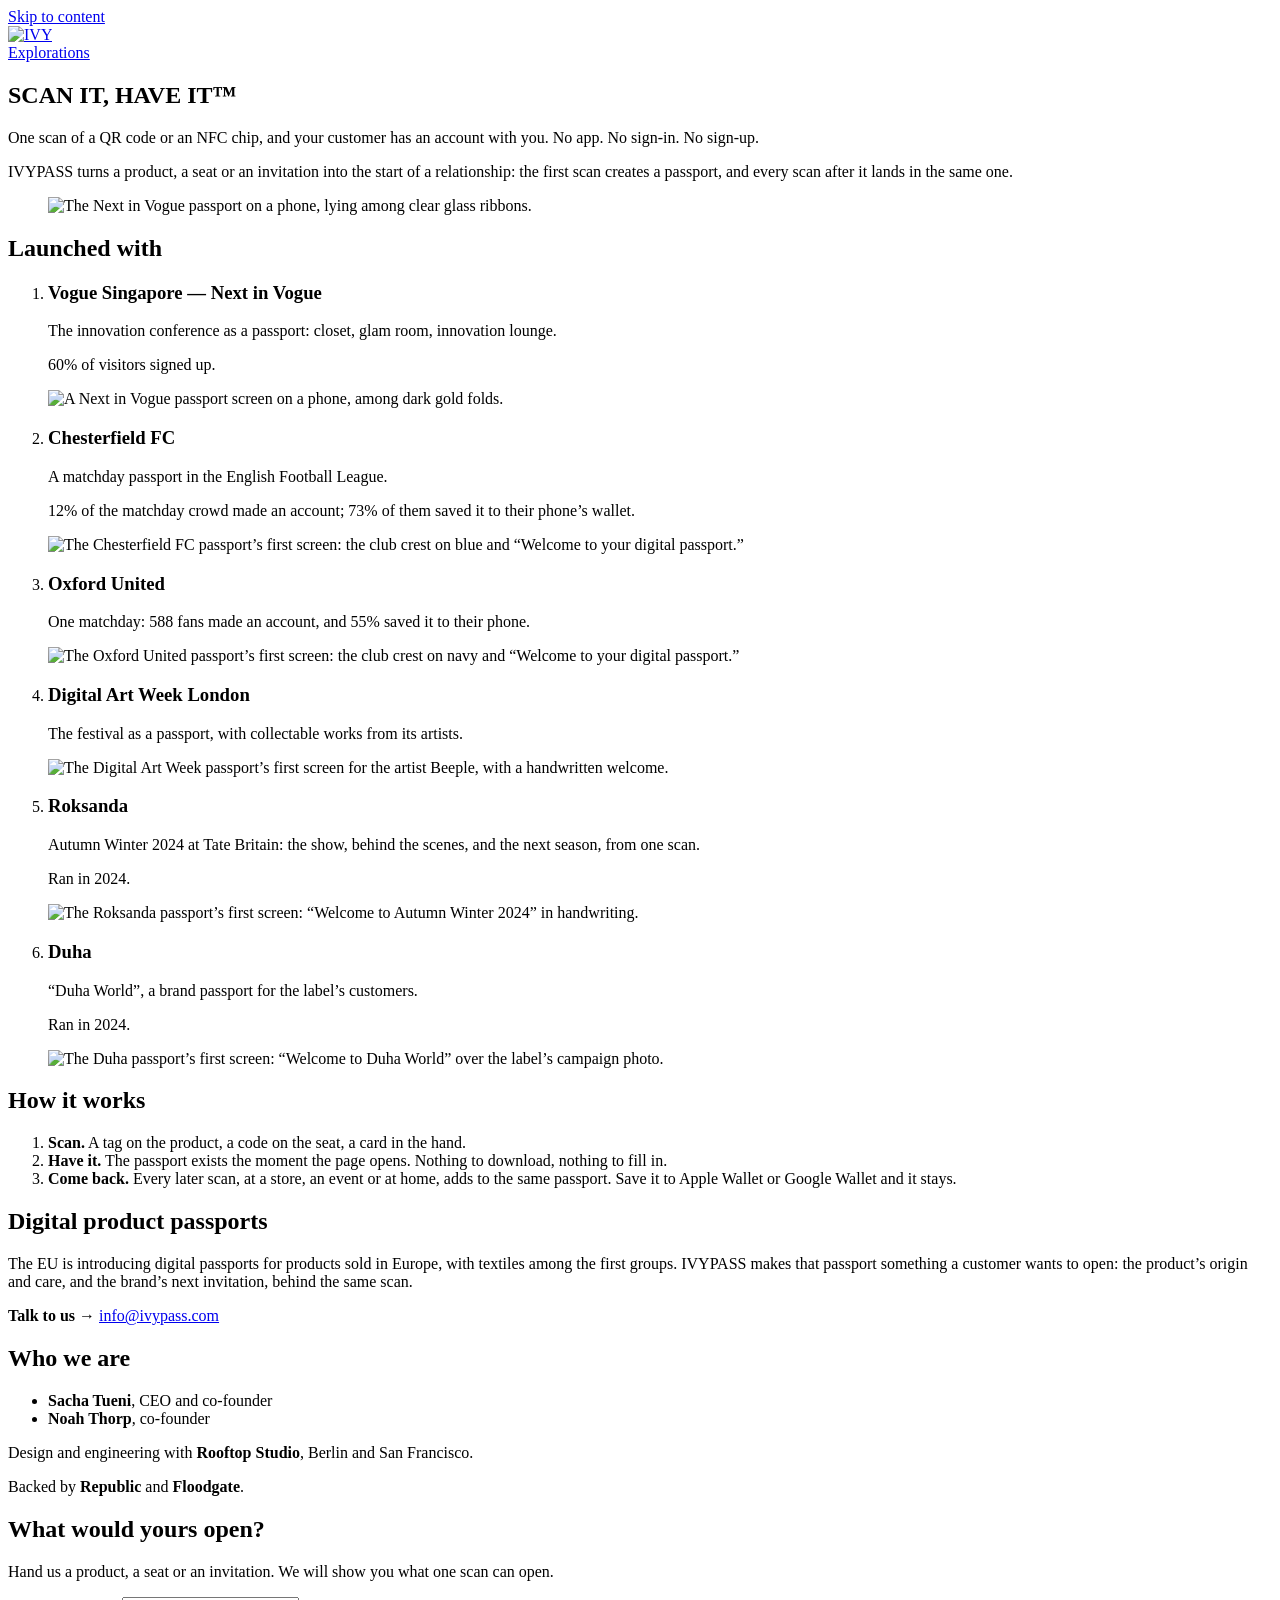
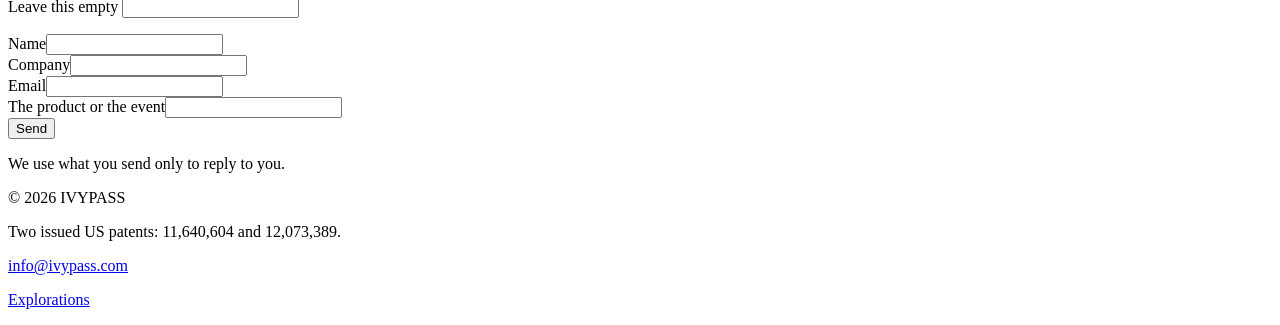
==== site/index.html @ b5bddd4a "ivypass.com: the front page and Explorations X-Seat: drift Co-Authored-By: Claude Fable 5.2 <noreply" ====
<!doctype html>
<html lang="en">
<head>
<meta charset="utf-8">
<meta name="viewport" content="width=device-width, initial-scale=1">
<title>IVYPASS — Scan it, have it</title>
<meta name="description" content="One scan of a QR code or an NFC chip, and your customer has an account with you. No app. No sign-in. No sign-up.">
<meta property="og:type" content="website">
<meta property="og:site_name" content="IVYPASS">
<meta property="og:title" content="IVYPASS — Scan it, have it">
<meta property="og:description" content="One scan of a QR code or an NFC chip, and your customer has an account with you. No app. No sign-in. No sign-up.">
<meta property="og:url" content="https://ivypass.com/">
<meta property="og:image" content="https://ivypass.com/assets/hero-next-in-vogue.jpg">
<meta property="og:image:width" content="1400">
<meta property="og:image:height" content="801">
<meta property="og:image:alt" content="The Next in Vogue passport on a phone, among glass ribbons.">
<meta name="twitter:card" content="summary_large_image">
<link rel="icon" href="/assets/ivy-logo.webp" type="image/webp">
<link rel="stylesheet" href="/assets/site.css">
<script src="/assets/site.js" defer></script>
</head>
<body>
<a class="skip" href="#main">Skip to content</a>

<header class="site-head">
  <div class="wrap">
    <a class="logo" href="/" aria-label="IVYPASS, home"><img src="/assets/ivy-logo.webp" width="198" height="184" alt="IVY"></a>
    <nav aria-label="Main"><a href="/explorations/">Explorations</a></nav>
  </div>
</header>

<main id="main">

  <section class="hero">
    <div class="wrap">
      <h1><span class="line">SCAN IT,</span> <span class="line">HAVE IT<span class="tm">™</span></span></h1>
      <p class="lead">One scan of a QR code or an NFC chip, and your customer has an account with you. No app. No sign-in. No sign-up.</p>
      <p class="second">IVYPASS turns a product, a seat or an invitation into the start of a relationship: the first scan creates a passport, and every scan after it lands in the same one.</p>
    </div>
    <figure class="hero-image">
      <img src="/assets/hero-next-in-vogue.jpg" width="1400" height="801" alt="The Next in Vogue passport on a phone, lying among clear glass ribbons.">
    </figure>
  </section>

  <section class="section" aria-labelledby="launched">
    <div class="wrap">
      <h2 id="launched">Launched with</h2>
      <ol class="launches">

        <li class="launch wide">
          <div class="text">
            <h3>Vogue Singapore — Next in Vogue</h3>
            <p class="line">The innovation conference as a passport: closet, glam room, innovation lounge.</p>
            <p class="figure">60% of visitors signed up.</p>
          </div>
          <div class="media render">
            <img src="/assets/next-in-vogue-lounge.jpg" width="1400" height="801" loading="lazy" alt="A Next in Vogue passport screen on a phone, among dark gold folds.">
          </div>
        </li>

        <li class="launch">
          <div class="text">
            <h3>Chesterfield FC</h3>
            <p class="line">A matchday passport in the English Football League.</p>
            <p class="figure">12% of the matchday crowd made an account; 73% of them saved it to their phone’s wallet.</p>
          </div>
          <div class="media">
            <div class="phone"><img src="/assets/screen-chesterfield.jpg" width="600" height="1298" loading="lazy" alt="The Chesterfield FC passport’s first screen: the club crest on blue and “Welcome to your digital passport.”"></div>
          </div>
        </li>

        <li class="launch">
          <div class="text">
            <h3>Oxford United</h3>
            <p class="figure">One matchday: 588 fans made an account, and 55% saved it to their phone.</p>
          </div>
          <div class="media">
            <div class="phone"><img src="/assets/screen-oxford.jpg" width="600" height="1298" loading="lazy" alt="The Oxford United passport’s first screen: the club crest on navy and “Welcome to your digital passport.”"></div>
          </div>
        </li>

        <li class="launch">
          <div class="text">
            <h3>Digital Art Week London</h3>
            <p class="line">The festival as a passport, with collectable works from its artists.</p>
          </div>
          <div class="media">
            <div class="phone"><img src="/assets/screen-digital-art-week.jpg" width="600" height="1298" loading="lazy" alt="The Digital Art Week passport’s first screen for the artist Beeple, with a handwritten welcome."></div>
          </div>
        </li>

        <li class="launch">
          <div class="text">
            <h3>Roksanda</h3>
            <p class="line">Autumn Winter 2024 at Tate Britain: the show, behind the scenes, and the next season, from one scan.</p>
            <p class="when">Ran in 2024.</p>
          </div>
          <div class="media">
            <div class="phone"><img src="/assets/screen-roksanda.jpg" width="600" height="1298" loading="lazy" alt="The Roksanda passport’s first screen: “Welcome to Autumn Winter 2024” in handwriting."></div>
          </div>
        </li>

        <li class="launch">
          <div class="text">
            <h3>Duha</h3>
            <p class="line">“Duha World”, a brand passport for the label’s customers.</p>
            <p class="when">Ran in 2024.</p>
          </div>
          <div class="media">
            <div class="phone"><img src="/assets/screen-duha.jpg" width="600" height="1298" loading="lazy" alt="The Duha passport’s first screen: “Welcome to Duha World” over the label’s campaign photo."></div>
          </div>
        </li>

      </ol>
    </div>
  </section>

  <section class="section" aria-labelledby="how">
    <div class="wrap">
      <h2 id="how">How it works</h2>
      <ol class="steps">
        <li><strong>Scan.</strong> A tag on the product, a code on the seat, a card in the hand.</li>
        <li><strong>Have it.</strong> The passport exists the moment the page opens. Nothing to download, nothing to fill in.</li>
        <li><strong>Come back.</strong> Every later scan, at a store, an event or at home, adds to the same passport. Save it to Apple Wallet or Google Wallet and it stays.</li>
      </ol>
    </div>
  </section>

  <section class="section prose" aria-labelledby="dpp">
    <div class="wrap">
      <h2 id="dpp">Digital product passports</h2>
      <p>The EU is introducing digital passports for products sold in Europe, with textiles among the first groups. IVYPASS makes that passport something a customer wants to open: the product’s origin and care, and the brand’s next invitation, behind the same scan.</p>
      <p class="talk"><strong>Talk to us →</strong> <a href="mailto:info@ivypass.com">info@ivypass.com</a></p>
    </div>
  </section>

  <section class="section prose" aria-labelledby="who">
    <div class="wrap">
      <h2 id="who">Who we are</h2>
      <ul class="people">
        <li><strong>Sacha Tueni</strong>, CEO and co-founder</li>
        <li><strong>Noah Thorp</strong>, co-founder</li>
      </ul>
      <p>Design and engineering with <strong>Rooftop Studio</strong>, Berlin and San Francisco.</p>
      <p>Backed by <strong>Republic</strong> and <strong>Floodgate</strong>.</p>
    </div>
  </section>

  <section class="section yours" id="yours" aria-labelledby="yours-title">
    <div class="wrap">
      <h2 id="yours-title">What would yours open?</h2>
      <p class="intro">Hand us a product, a seat or an invitation. We will show you what one scan can open.</p>
      <form name="yours" method="POST" data-netlify="true" netlify-honeypot="bot-field" id="yours-form">
        <input type="hidden" name="form-name" value="yours">
        <p class="hp"><label>Leave this empty <input name="bot-field" tabindex="-1" autocomplete="off"></label></p>
        <div class="field"><label for="f-name">Name</label><input id="f-name" name="name" type="text" autocomplete="name" required></div>
        <div class="field"><label for="f-company">Company</label><input id="f-company" name="company" type="text" autocomplete="organization"></div>
        <div class="field"><label for="f-email">Email</label><input id="f-email" name="email" type="email" autocomplete="email" required></div>
        <div class="field"><label for="f-product">The product or the event</label><input id="f-product" name="product" type="text"></div>
        <button type="submit">Send</button>
      </form>
      <p class="state" id="yours-state" role="status" hidden></p>
      <p class="use">We use what you send only to reply to you.</p>
    </div>
  </section>

</main>

<footer class="site-foot">
  <div class="wrap">
    <p>© 2026 IVYPASS</p>
    <p>Two issued US patents: 11,640,604 and 12,073,389.</p>
    <p><a href="mailto:info@ivypass.com">info@ivypass.com</a></p>
    <p><a href="/explorations/">Explorations</a></p>
  </div>
</footer>
</body>
</html>
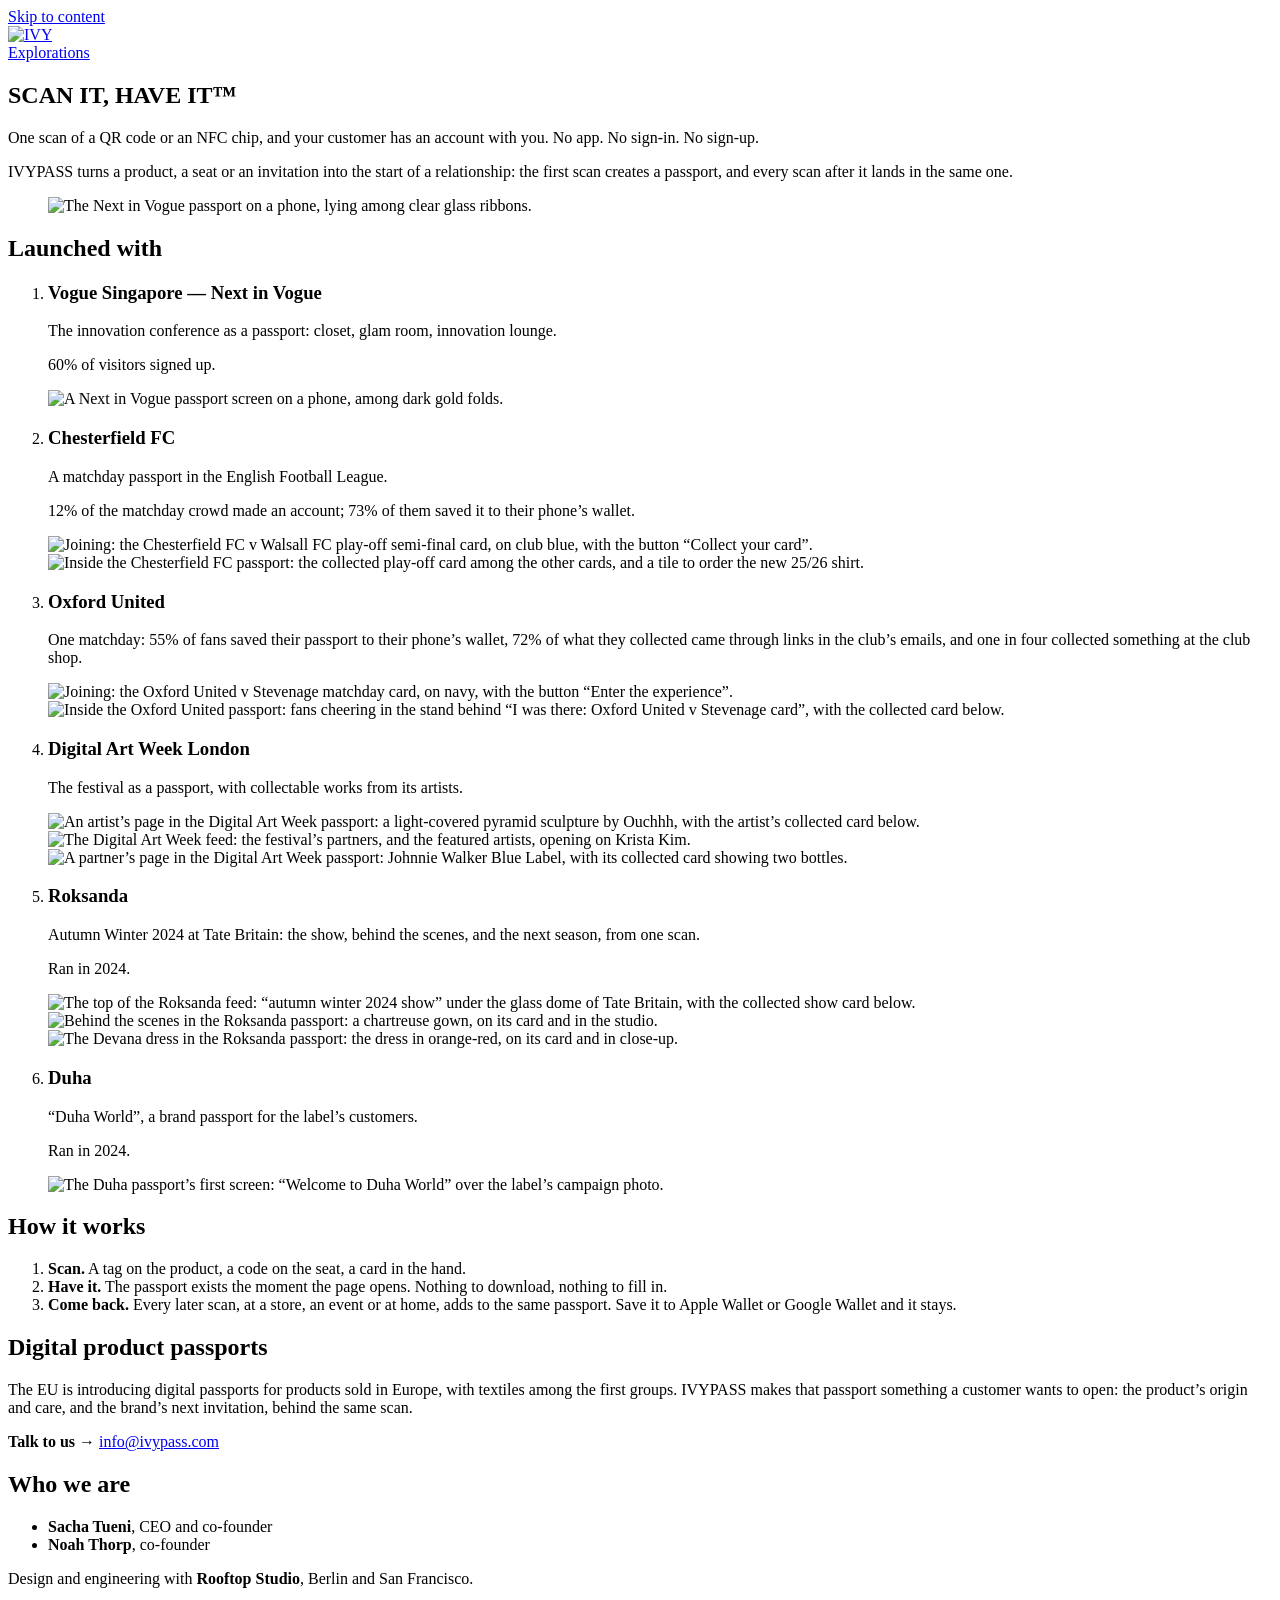
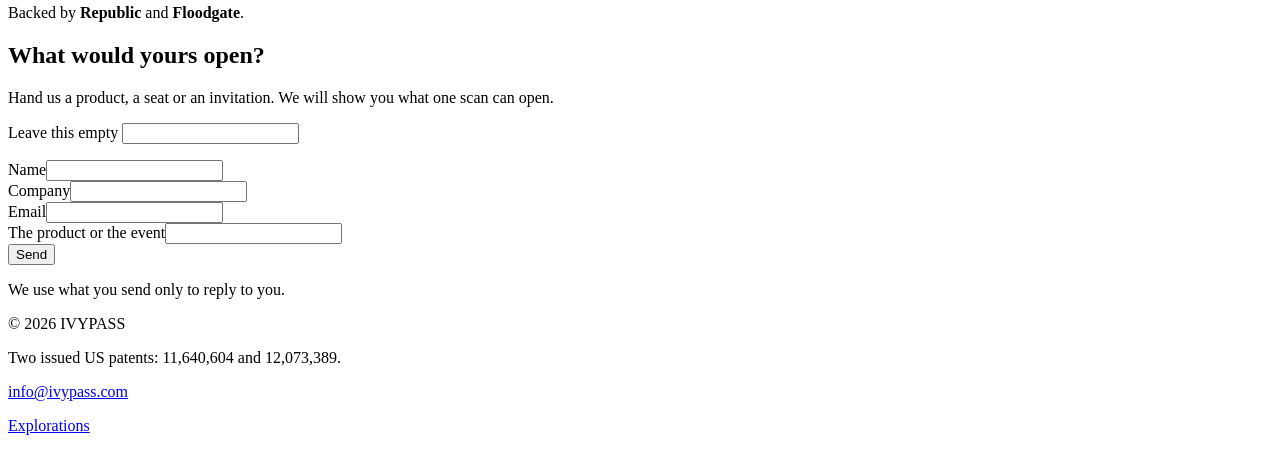
==== commit 5a39e09b: "Site: screens from inside the experiences, Oxford in percentages, Explorations wording and a note on" ====
--- a/site/index.html
+++ b/site/index.html
@@ -58,45 +58,52 @@
           </div>
         </li>
 
-        <li class="launch">
+        <li class="launch multi">
           <div class="text">
             <h3>Chesterfield FC</h3>
             <p class="line">A matchday passport in the English Football League.</p>
-            <p class="figure">12% of the matchday crowd made an account; 73% of them saved it to their phone’s wallet.</p>
+            <p class="figure">12% of the matchday crowd made an account;
+              73% of them saved it to their phone’s wallet.</p>
           </div>
-          <div class="media">
-            <div class="phone"><img src="/assets/screen-chesterfield.jpg" width="600" height="1298" loading="lazy" alt="The Chesterfield FC passport’s first screen: the club crest on blue and “Welcome to your digital passport.”"></div>
+          <div class="media phones n2">
+            <div class="phone"><img src="/assets/screen-chesterfield-join.jpg" width="600" height="1298" loading="lazy" alt="Joining: the Chesterfield FC v Walsall FC play-off semi-final card, on club blue, with the button “Collect your card”."></div>
+            <div class="phone"><img src="/assets/screen-chesterfield-inside.jpg" width="600" height="1298" loading="lazy" alt="Inside the Chesterfield FC passport: the collected play-off card among the other cards, and a tile to order the new 25/26 shirt."></div>
           </div>
         </li>
 
-        <li class="launch">
+        <li class="launch multi">
           <div class="text">
             <h3>Oxford United</h3>
-            <p class="figure">One matchday: 588 fans made an account, and 55% saved it to their phone.</p>
+            <p class="figure">One matchday: 55% of fans saved their passport to their phone’s wallet, 72% of what they collected came through links in the club’s emails, and one in four collected something at the club shop.</p>
           </div>
-          <div class="media">
-            <div class="phone"><img src="/assets/screen-oxford.jpg" width="600" height="1298" loading="lazy" alt="The Oxford United passport’s first screen: the club crest on navy and “Welcome to your digital passport.”"></div>
+          <div class="media phones n2">
+            <div class="phone"><img src="/assets/screen-oxford-join.jpg" width="600" height="1298" loading="lazy" alt="Joining: the Oxford United v Stevenage matchday card, on navy, with the button “Enter the experience”."></div>
+            <div class="phone"><img src="/assets/screen-oxford-inside.jpg" width="600" height="1298" loading="lazy" alt="Inside the Oxford United passport: fans cheering in the stand behind “I was there: Oxford United v Stevenage card”, with the collected card below."></div>
           </div>
         </li>
 
-        <li class="launch">
+        <li class="launch multi">
           <div class="text">
             <h3>Digital Art Week London</h3>
             <p class="line">The festival as a passport, with collectable works from its artists.</p>
           </div>
-          <div class="media">
-            <div class="phone"><img src="/assets/screen-digital-art-week.jpg" width="600" height="1298" loading="lazy" alt="The Digital Art Week passport’s first screen for the artist Beeple, with a handwritten welcome."></div>
+          <div class="media phones n3">
+            <div class="phone"><img src="/assets/screen-daw-artist.jpg" width="600" height="1298" loading="lazy" alt="An artist’s page in the Digital Art Week passport: a light-covered pyramid sculpture by Ouchhh, with the artist’s collected card below."></div>
+            <div class="phone"><img src="/assets/screen-daw-feed.jpg" width="600" height="1298" loading="lazy" alt="The Digital Art Week feed: the festival’s partners, and the featured artists, opening on Krista Kim."></div>
+            <div class="phone"><img src="/assets/screen-daw-partner.jpg" width="600" height="1298" loading="lazy" alt="A partner’s page in the Digital Art Week passport: Johnnie Walker Blue Label, with its collected card showing two bottles."></div>
           </div>
         </li>
 
-        <li class="launch">
+        <li class="launch multi">
           <div class="text">
             <h3>Roksanda</h3>
             <p class="line">Autumn Winter 2024 at Tate Britain: the show, behind the scenes, and the next season, from one scan.</p>
             <p class="when">Ran in 2024.</p>
           </div>
-          <div class="media">
-            <div class="phone"><img src="/assets/screen-roksanda.jpg" width="600" height="1298" loading="lazy" alt="The Roksanda passport’s first screen: “Welcome to Autumn Winter 2024” in handwriting."></div>
+          <div class="media phones n3">
+            <div class="phone"><img src="/assets/screen-roksanda-feed.jpg" width="600" height="1298" loading="lazy" alt="The top of the Roksanda feed: “autumn winter 2024 show” under the glass dome of Tate Britain, with the collected show card below."></div>
+            <div class="phone"><img src="/assets/screen-roksanda-behind.jpg" width="600" height="1298" loading="lazy" alt="Behind the scenes in the Roksanda passport: a chartreuse gown, on its card and in the studio."></div>
+            <div class="phone"><img src="/assets/screen-roksanda-devana.jpg" width="600" height="1298" loading="lazy" alt="The Devana dress in the Roksanda passport: the dress in orange-red, on its card and in close-up."></div>
           </div>
         </li>
 
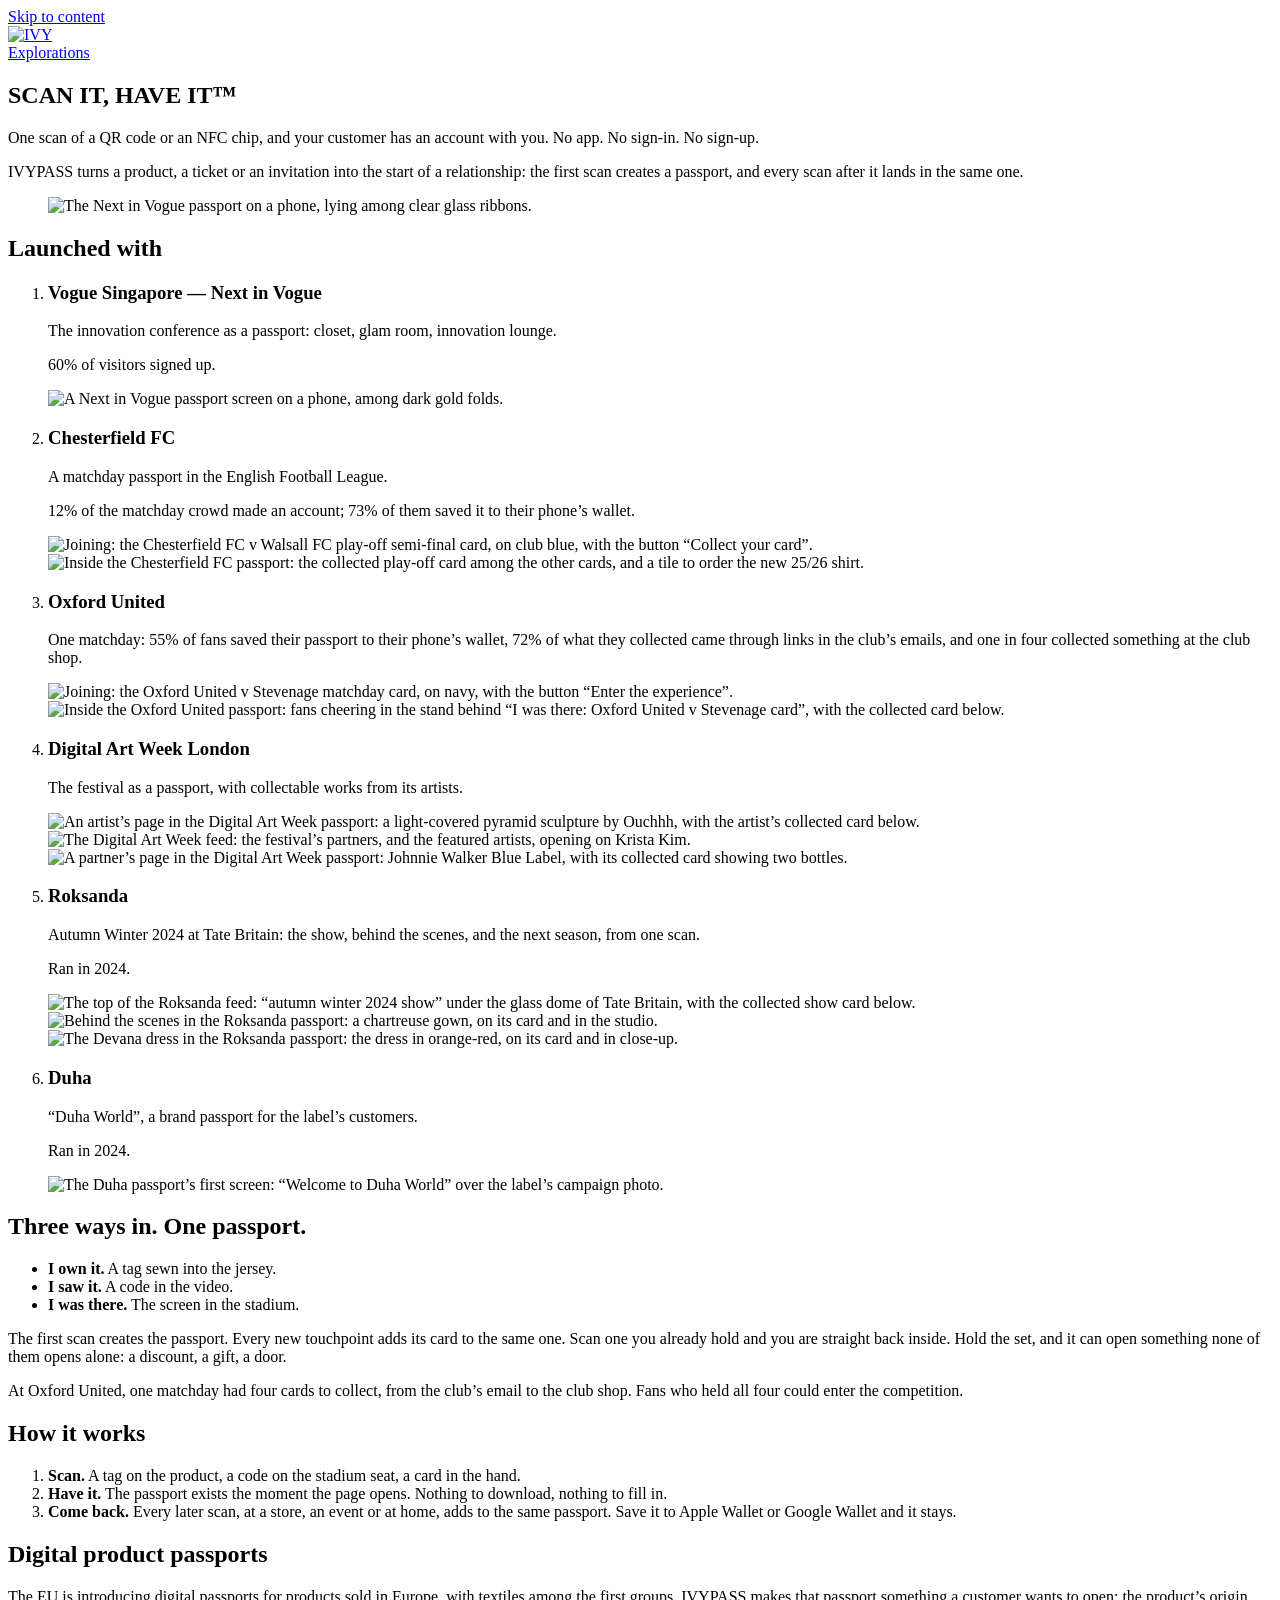
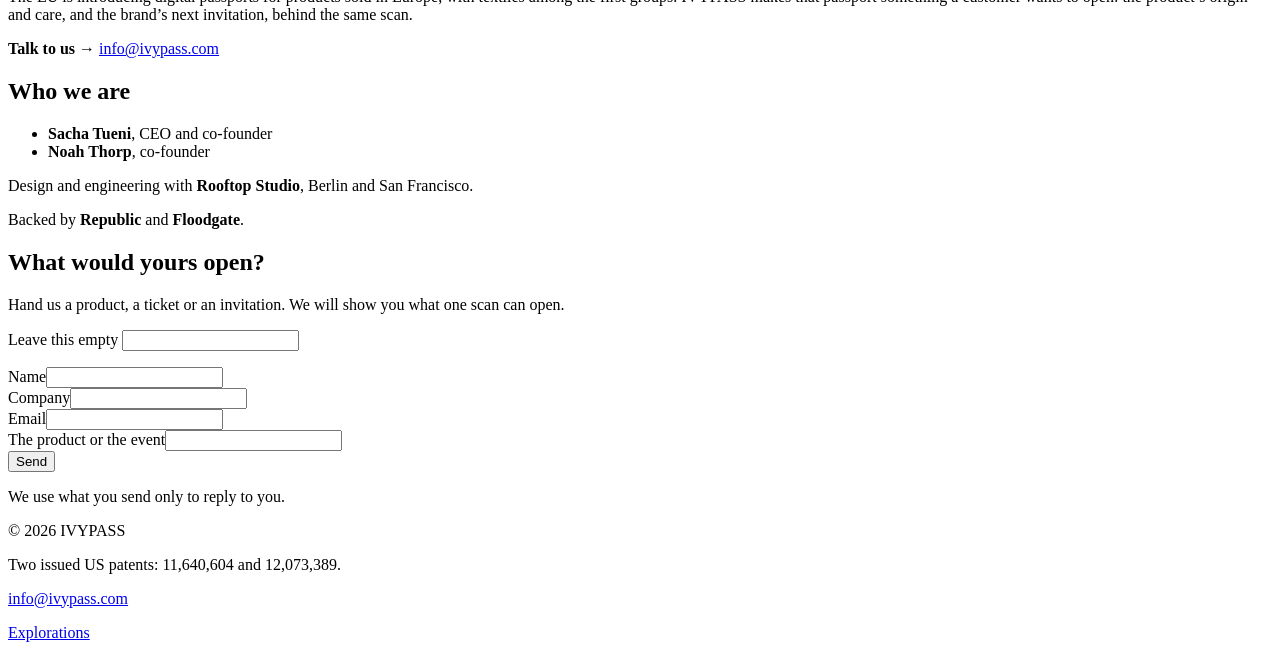
==== commit 1ce55bb2: "Front page: three ways in, one passport; a ticket, not a seat X-Seat: drift Co-Authored-By: Claude F" ====
--- a/site/index.html
+++ b/site/index.html
@@ -35,7 +35,7 @@
     <div class="wrap">
       <h1><span class="line">SCAN IT,</span> <span class="line">HAVE IT<span class="tm">™</span></span></h1>
       <p class="lead">One scan of a QR code or an NFC chip, and your customer has an account with you. No app. No sign-in. No sign-up.</p>
-      <p class="second">IVYPASS turns a product, a seat or an invitation into the start of a relationship: the first scan creates a passport, and every scan after it lands in the same one.</p>
+      <p class="second">IVYPASS turns a product, a ticket or an invitation into the start of a relationship: the first scan creates a passport, and every scan after it lands in the same one.</p>
     </div>
     <figure class="hero-image">
       <img src="/assets/hero-next-in-vogue.jpg" width="1400" height="801" alt="The Next in Vogue passport on a phone, lying among clear glass ribbons.">
@@ -122,11 +122,24 @@
     </div>
   </section>
 
+  <section class="section prose" aria-labelledby="ways">
+    <div class="wrap">
+      <h2 id="ways">Three ways in. One passport.</h2>
+      <ul class="steps ways">
+        <li><strong>I own it.</strong> A tag sewn into the jersey.</li>
+        <li><strong>I saw it.</strong> A code in the video.</li>
+        <li><strong>I was there.</strong> The screen in the stadium.</li>
+      </ul>
+      <p>The first scan creates the passport. Every new touchpoint adds its card to the same one. Scan one you already hold and you are straight back inside. Hold the set, and it can open something none of them opens alone: a discount, a gift, a door.</p>
+      <p class="proof">At Oxford United, one matchday had four cards to collect, from the club’s email to the club shop. Fans who held all four could enter the competition.</p>
+    </div>
+  </section>
+
   <section class="section" aria-labelledby="how">
     <div class="wrap">
       <h2 id="how">How it works</h2>
       <ol class="steps">
-        <li><strong>Scan.</strong> A tag on the product, a code on the seat, a card in the hand.</li>
+        <li><strong>Scan.</strong> A tag on the product, a code on the stadium seat, a card in the hand.</li>
         <li><strong>Have it.</strong> The passport exists the moment the page opens. Nothing to download, nothing to fill in.</li>
         <li><strong>Come back.</strong> Every later scan, at a store, an event or at home, adds to the same passport. Save it to Apple Wallet or Google Wallet and it stays.</li>
       </ol>
@@ -156,7 +169,7 @@
   <section class="section yours" id="yours" aria-labelledby="yours-title">
     <div class="wrap">
       <h2 id="yours-title">What would yours open?</h2>
-      <p class="intro">Hand us a product, a seat or an invitation. We will show you what one scan can open.</p>
+      <p class="intro">Hand us a product, a ticket or an invitation. We will show you what one scan can open.</p>
       <form name="yours" method="POST" data-netlify="true" netlify-honeypot="bot-field" id="yours-form">
         <input type="hidden" name="form-name" value="yours">
         <p class="hp"><label>Leave this empty <input name="bot-field" tabindex="-1" autocomplete="off"></label></p>
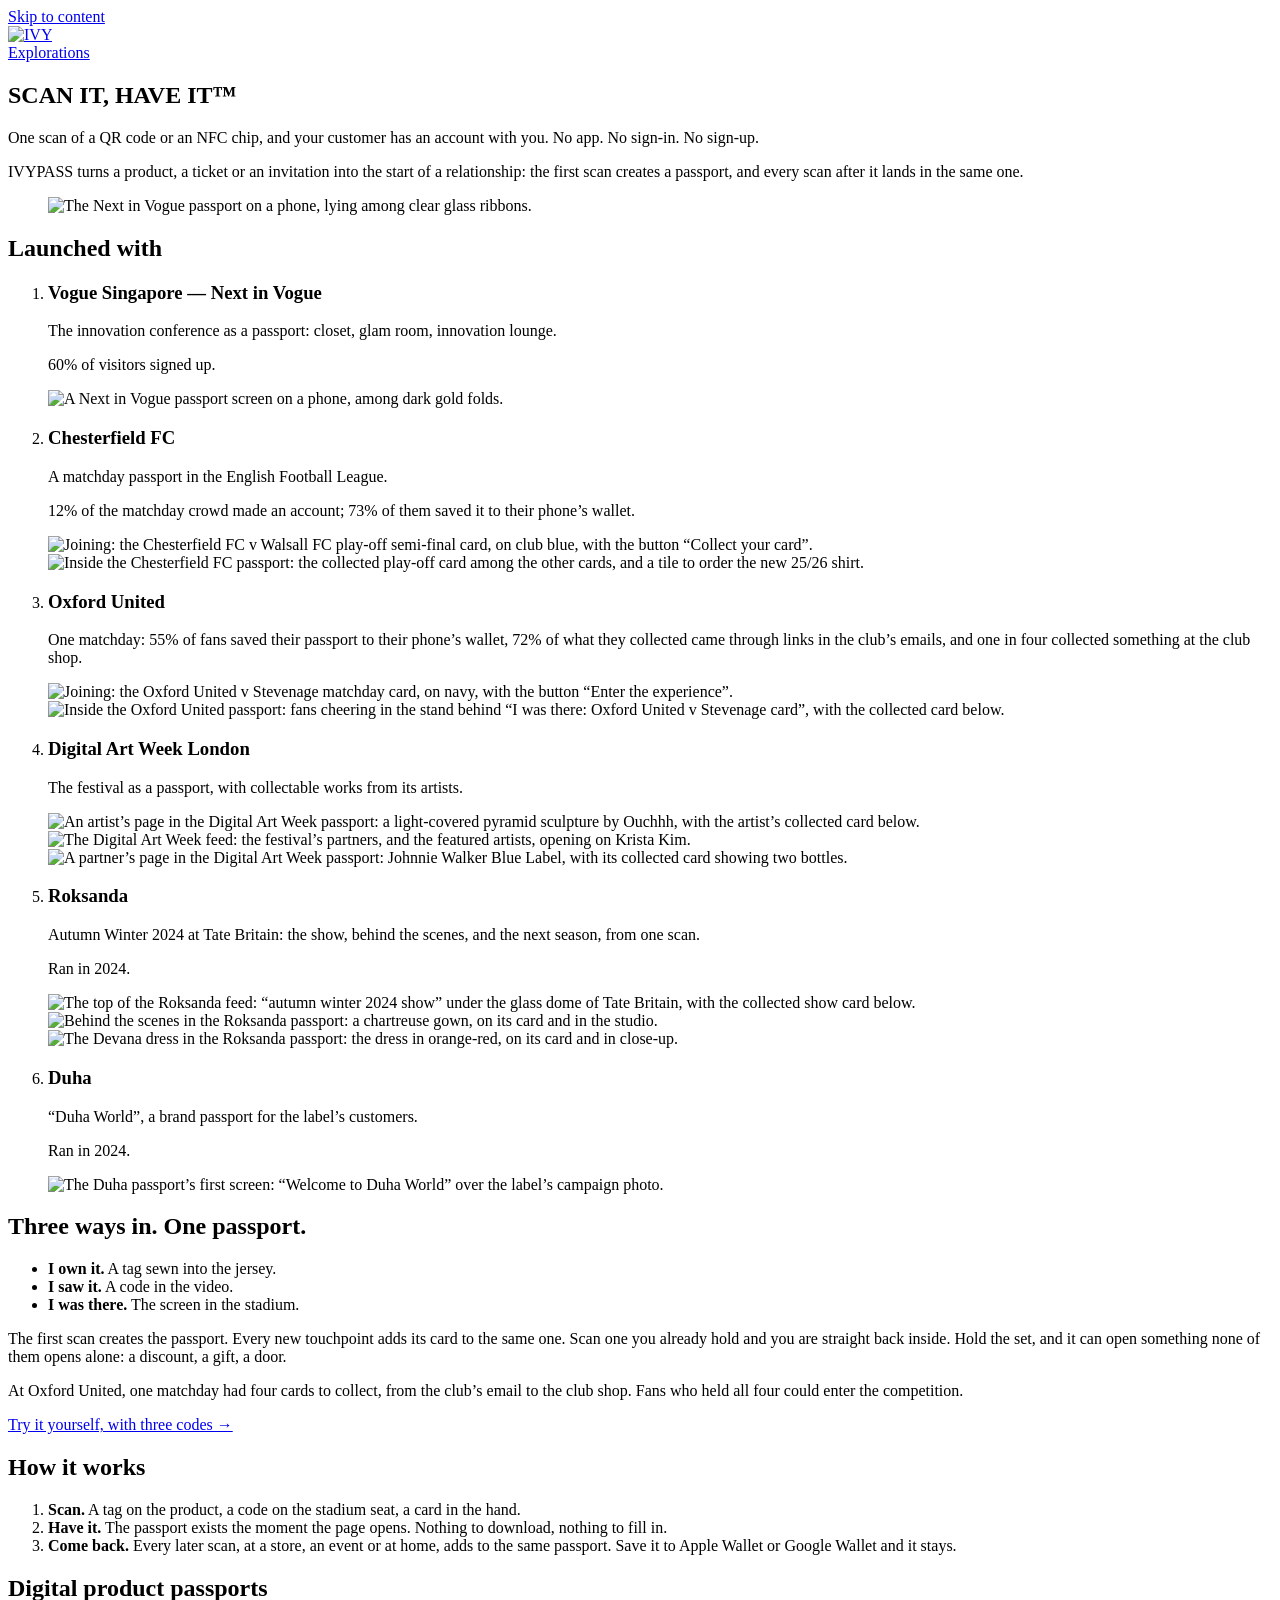
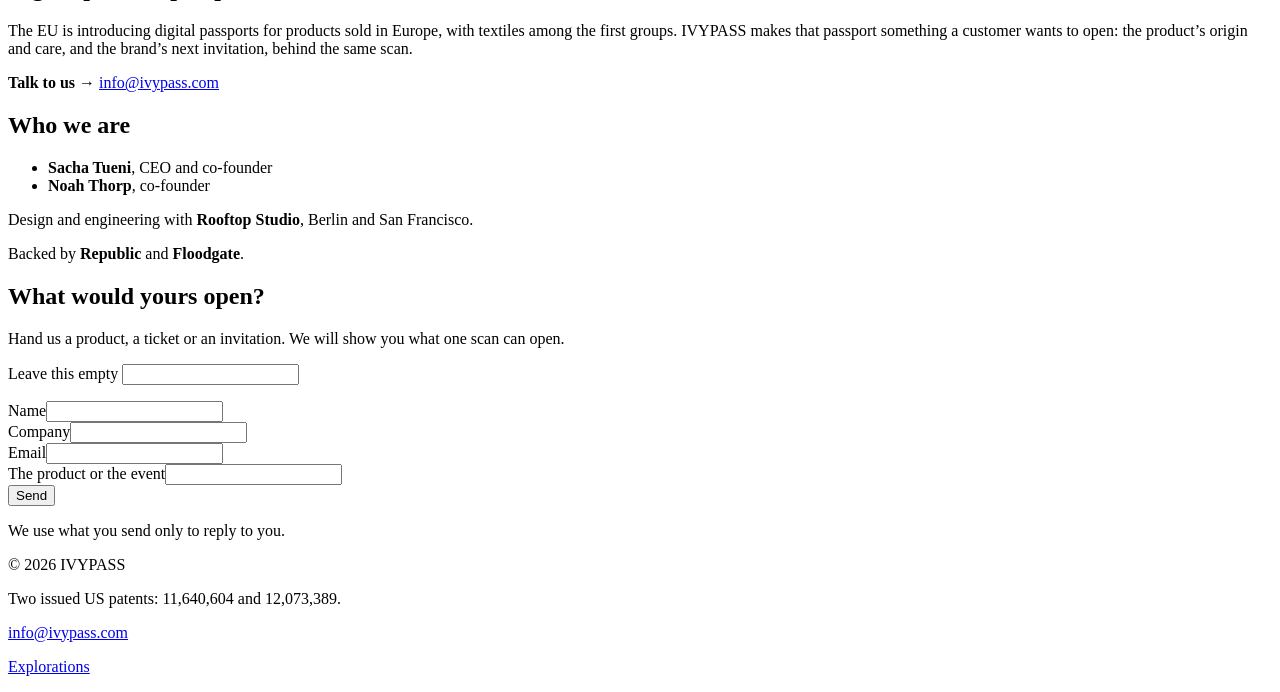
==== commit c50f6120: "Explorations: three codes, one passport — a concept to try, first on the page X-Seat: drift Co-Autho" ====
--- a/site/index.html
+++ b/site/index.html
@@ -132,6 +132,7 @@
       </ul>
       <p>The first scan creates the passport. Every new touchpoint adds its card to the same one. Scan one you already hold and you are straight back inside. Hold the set, and it can open something none of them opens alone: a discount, a gift, a door.</p>
       <p class="proof">At Oxford United, one matchday had four cards to collect, from the club’s email to the club shop. Fans who held all four could enter the competition.</p>
+      <p class="try"><a href="/explorations/#roma">Try it yourself, with three codes →</a></p>
     </div>
   </section>
 
